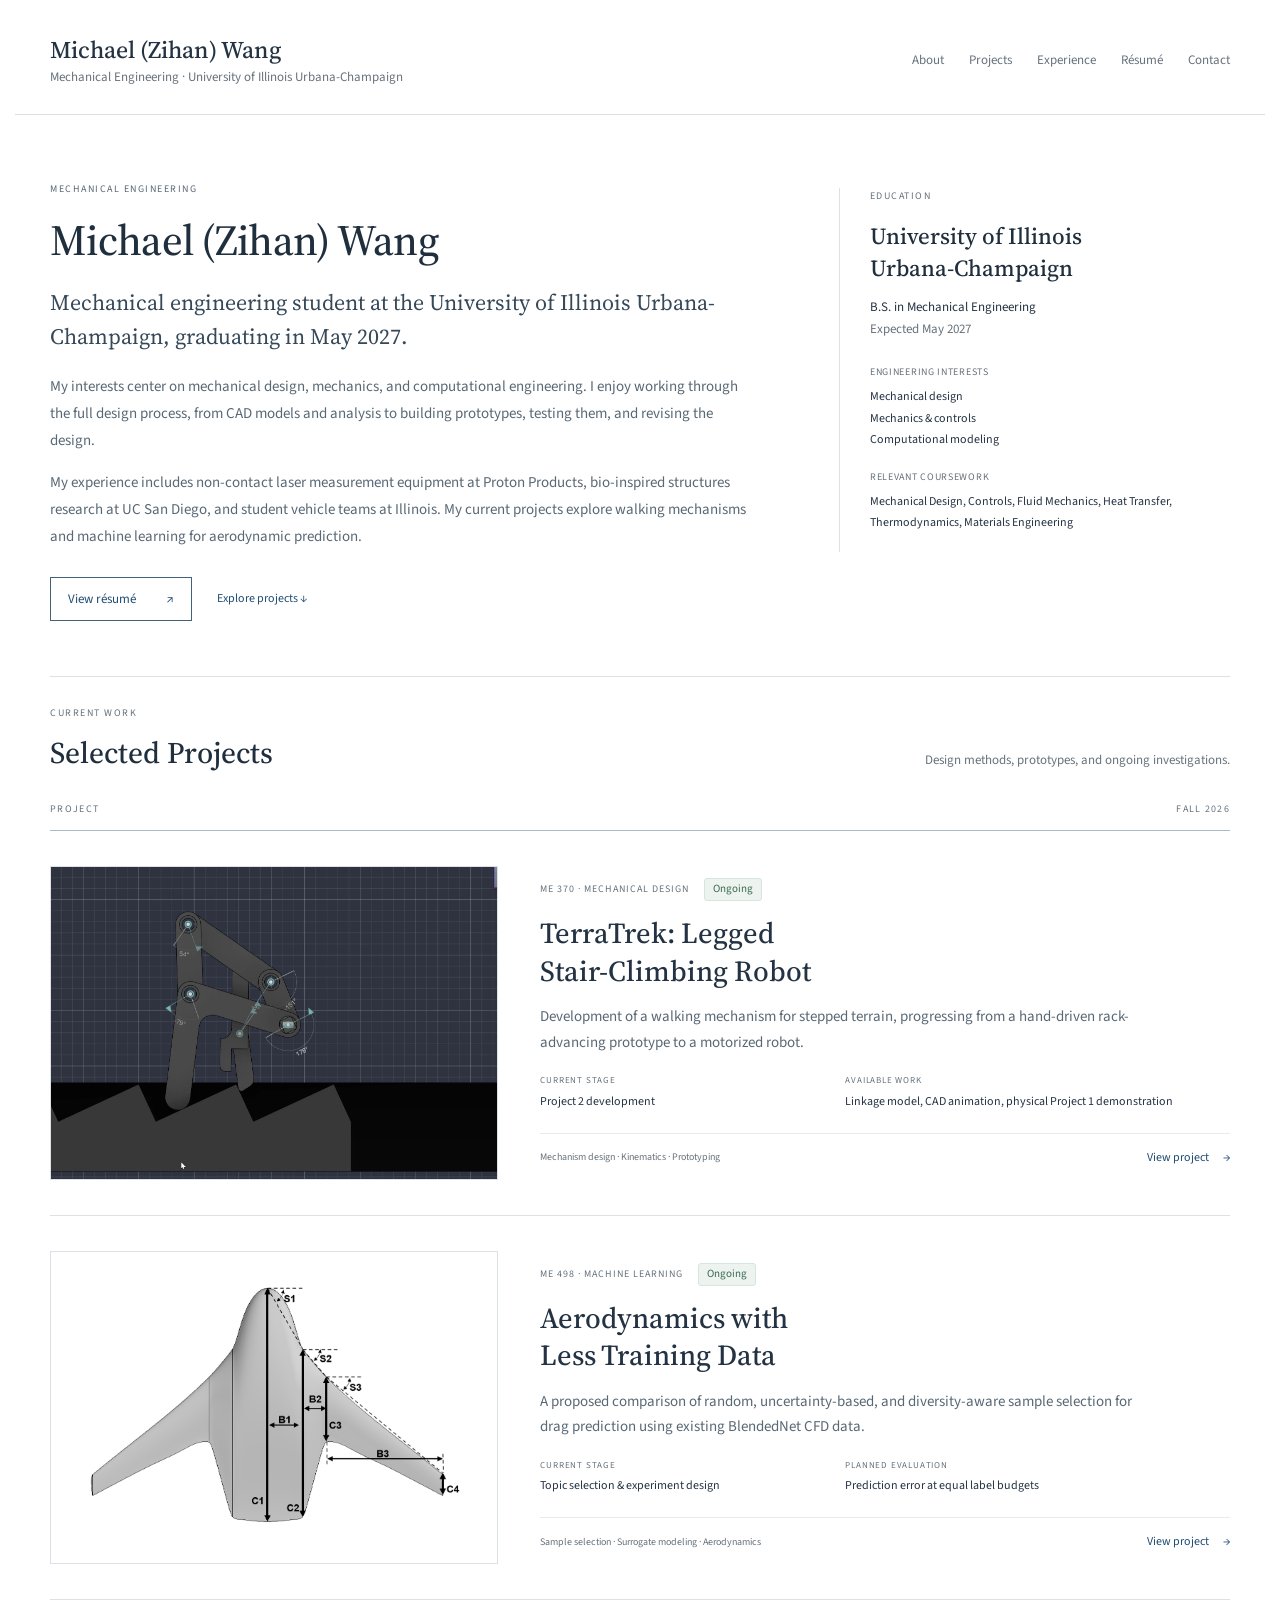
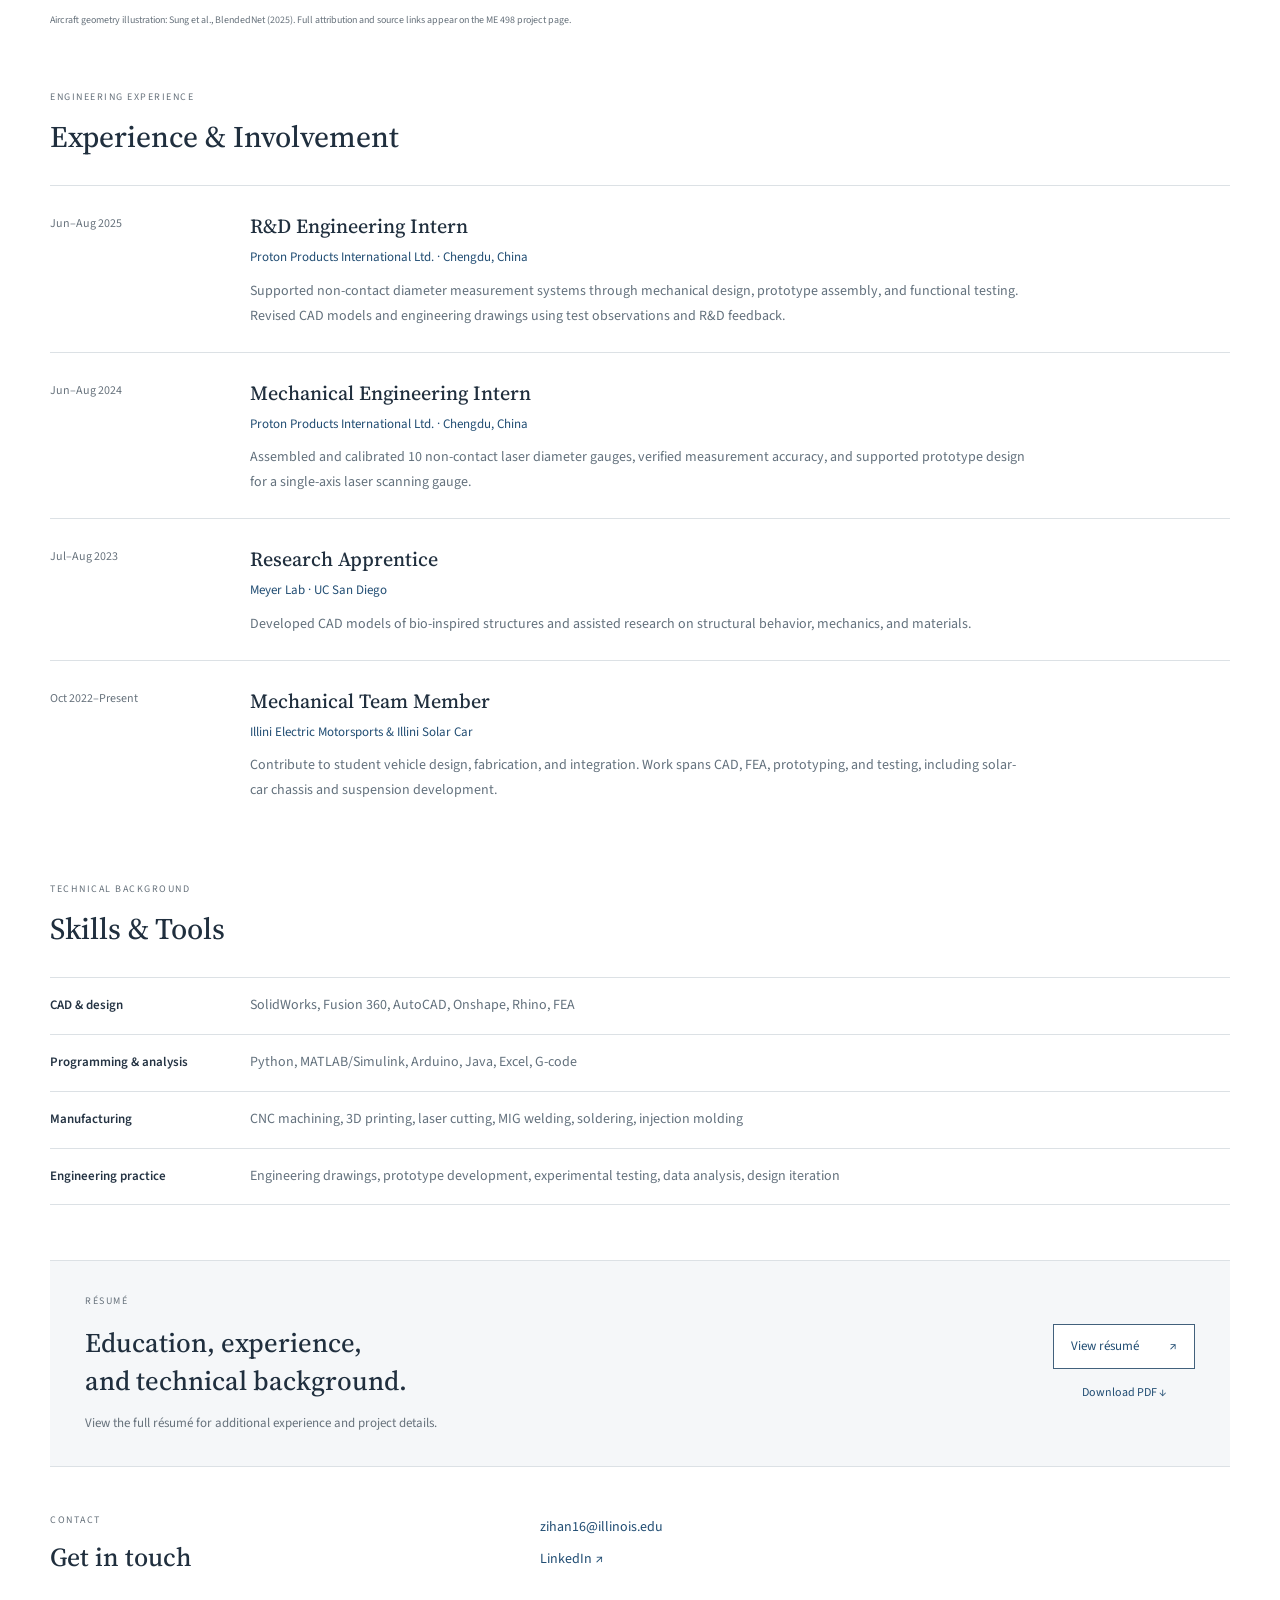
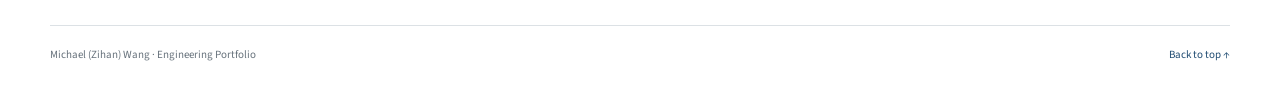
==== index.html @ 13d15491 "Publish engineering portfolio with ME 370 and ME 498 projects" ====
<!doctype html>
<html lang="en"><head><meta charset="UTF-8"><meta name="viewport" content="width=device-width, initial-scale=1"><meta name="description" content="Michael Wang, mechanical engineering student at UIUC graduating in May 2027. Engineering experience, selected projects, technical skills, and resume."><title>Michael Wang | Mechanical Engineering</title><link rel="stylesheet" href="style.css"></head><body>
<header><a class="identity" href="index.html">Michael (Zihan) Wang<span>Mechanical Engineering · University of Illinois Urbana-Champaign</span></a><nav class="project-switch home-navigation" aria-label="Main navigation"><a href="#about">About</a><a href="#projects">Projects</a><a href="#experience">Experience</a><a href="#resume">Résumé</a><a href="#contact">Contact</a></nav></header>
<main class="portfolio-home" id="top"><section class="profile-intro" id="about"><div class="profile-copy"><p class="home-eyebrow">MECHANICAL ENGINEERING</p><h1>Michael (Zihan) Wang</h1><p class="profile-lead">Mechanical engineering student at the University of Illinois Urbana-Champaign, graduating in May 2027.</p><p>My interests center on mechanical design, mechanics, and computational engineering. I enjoy working through the full design process, from CAD models and analysis to building prototypes, testing them, and revising the design.</p><p>My experience includes non-contact laser measurement equipment at Proton Products, bio-inspired structures research at UC San Diego, and student vehicle teams at Illinois. My current projects explore walking mechanisms and machine learning for aerodynamic prediction.</p><div class="profile-actions"><a class="resume-primary" href="resume.pdf" target="_blank" rel="noopener">View résumé <span aria-hidden="true">↗</span></a><a href="#projects">Explore projects <span aria-hidden="true">↓</span></a></div></div><aside class="profile-education"><p class="home-eyebrow">EDUCATION</p><h2>University of Illinois<br>Urbana-Champaign</h2><p>B.S. in Mechanical Engineering<br><span>Expected May 2027</span></p><dl><dt>Engineering interests</dt><dd>Mechanical design<br>Mechanics & controls<br>Computational modeling</dd><dt>Relevant coursework</dt><dd>Mechanical Design, Controls, Fluid Mechanics, Heat Transfer, Thermodynamics, Materials Engineering</dd></dl></aside></section>
<section class="home-projects" id="projects"><div class="home-section-heading"><div><p class="home-eyebrow">CURRENT WORK</p><h2>Selected Projects</h2></div><p>Design methods, prototypes, and ongoing investigations.</p></div>
<div class="project-list-label"><span>PROJECT</span><span>FALL 2026</span></div>
<article class="project-entry"><a class="project-thumbnail" href="me370.html" aria-label="View the ME 370 TerraTrek project"><img src="linkage-cad-poster.jpg" alt="CAD motion study showing the TerraTrek linkage alongside a stair-shaped rack"></a><div class="project-summary"><div class="entry-meta"><span>ME 370 · MECHANICAL DESIGN</span><span class="badge">Ongoing</span></div><h2><a href="me370.html">TerraTrek: Legged<br class="desktop-break"> Stair-Climbing Robot</a></h2><p>Development of a walking mechanism for stepped terrain, progressing from a hand-driven rack-advancing prototype to a motorized robot.</p><dl class="entry-details"><div><dt>Current stage</dt><dd>Project 2 development</dd></div><div><dt>Available work</dt><dd>Linkage model, CAD animation, physical Project 1 demonstration</dd></div></dl><div class="entry-bottom"><span>Mechanism design · Kinematics · Prototyping</span><a class="project-link" href="me370.html">View project <span aria-hidden="true">→</span></a></div></div></article>
<article class="project-entry"><a class="project-thumbnail aircraft-thumbnail" href="me498.html" aria-label="View the ME 498 aerodynamic prediction project"><img src="blendednet-geometry.png" alt="Reference diagram of BlendedNet aircraft geometry parameters"></a><div class="project-summary"><div class="entry-meta"><span>ME 498 · MACHINE LEARNING</span><span class="badge">Ongoing</span></div><h2><a href="me498.html">Aerodynamics with<br class="desktop-break"> Less Training Data</a></h2><p>A proposed comparison of random, uncertainty-based, and diversity-aware sample selection for drag prediction using existing BlendedNet CFD data.</p><dl class="entry-details"><div><dt>Current stage</dt><dd>Topic selection & experiment design</dd></div><div><dt>Planned evaluation</dt><dd>Prediction error at equal label budgets</dd></div></dl><div class="entry-bottom"><span>Sample selection · Surrogate modeling · Aerodynamics</span><a class="project-link" href="me498.html">View project <span aria-hidden="true">→</span></a></div></div></article>
<p class="home-image-credit">Aircraft geometry illustration: Sung et al., BlendedNet (2025). Full attribution and source links appear on the ME 498 project page.</p>
</section>
<section class="home-experience" id="experience"><div class="home-section-heading"><div><p class="home-eyebrow">ENGINEERING EXPERIENCE</p><h2>Experience & Involvement</h2></div></div><div class="experience-list">
<article class="experience-item"><div class="experience-date">Jun–Aug 2025</div><div><h3>R&D Engineering Intern</h3><p class="experience-org">Proton Products International Ltd. · Chengdu, China</p><p>Supported non-contact diameter measurement systems through mechanical design, prototype assembly, and functional testing. Revised CAD models and engineering drawings using test observations and R&D feedback.</p></div></article>
<article class="experience-item"><div class="experience-date">Jun–Aug 2024</div><div><h3>Mechanical Engineering Intern</h3><p class="experience-org">Proton Products International Ltd. · Chengdu, China</p><p>Assembled and calibrated 10 non-contact laser diameter gauges, verified measurement accuracy, and supported prototype design for a single-axis laser scanning gauge.</p></div></article>
<article class="experience-item"><div class="experience-date">Jul–Aug 2023</div><div><h3>Research Apprentice</h3><p class="experience-org">Meyer Lab · UC San Diego</p><p>Developed CAD models of bio-inspired structures and assisted research on structural behavior, mechanics, and materials.</p></div></article>
<article class="experience-item"><div class="experience-date">Oct 2022–Present</div><div><h3>Mechanical Team Member</h3><p class="experience-org">Illini Electric Motorsports & Illini Solar Car</p><p>Contribute to student vehicle design, fabrication, and integration. Work spans CAD, FEA, prototyping, and testing, including solar-car chassis and suspension development.</p></div></article></div></section>
<section class="home-skills" id="skills"><div class="home-section-heading"><div><p class="home-eyebrow">TECHNICAL BACKGROUND</p><h2>Skills & Tools</h2></div></div><dl class="skills-list"><div><dt>CAD & design</dt><dd>SolidWorks, Fusion 360, AutoCAD, Onshape, Rhino, FEA</dd></div><div><dt>Programming & analysis</dt><dd>Python, MATLAB/Simulink, Arduino, Java, Excel, G-code</dd></div><div><dt>Manufacturing</dt><dd>CNC machining, 3D printing, laser cutting, MIG welding, soldering, injection molding</dd></div><div><dt>Engineering practice</dt><dd>Engineering drawings, prototype development, experimental testing, data analysis, design iteration</dd></div></dl></section>
<section class="home-resume" id="resume"><div><p class="home-eyebrow">RÉSUMÉ</p><h2>Education, experience,<br>and technical background.</h2><p>View the full résumé for additional experience and project details.</p></div><div class="resume-actions"><a class="resume-primary" href="resume.pdf" target="_blank" rel="noopener">View résumé <span aria-hidden="true">↗</span></a><a href="resume.pdf" download="Michael_Wang_Resume.pdf">Download PDF <span aria-hidden="true">↓</span></a></div></section>
<section class="home-contact" id="contact"><div><p class="home-eyebrow">CONTACT</p><h2>Get in touch</h2></div><div><a href="mailto:zihan16@illinois.edu">zihan16@illinois.edu</a><a href="https://www.linkedin.com/in/zihan32/" target="_blank" rel="noopener">LinkedIn <span aria-hidden="true">↗</span></a></div></section>
<footer><span>Michael (Zihan) Wang · Engineering Portfolio</span><a href="#top">Back to top ↑</a></footer></main></body></html>
---- style.css ----
@import url('https://fonts.googleapis.com/css2?family=Source+Sans+3:wght@400;500;600;700&family=Source+Serif+4:ital,wght@0,400;0,500;0,600;1,400&display=swap');
:root{--ink:#243343;--muted:#67727c;--blue:#214d73;--line:#dce1e5;--paper:#fff;--wash:#f5f7f9;--serif:'Source Serif 4',Georgia,serif}*{box-sizing:border-box}html{scroll-behavior:smooth;scroll-padding-top:30px}body{margin:0;background:var(--paper);color:var(--ink);font-family:'Source Sans 3',Arial,sans-serif;font-size:16px;line-height:1.7}a{color:var(--blue);text-decoration:none}a:hover{text-decoration:underline}a:focus-visible,button:focus-visible,input:focus-visible{outline:2px solid var(--blue);outline-offset:4px}header{max-width:1250px;margin:auto;padding:32px 35px 26px;display:flex;justify-content:space-between;align-items:center;border-bottom:1px solid var(--line)}.identity{font-family:var(--serif);font-size:24px;font-weight:500;color:var(--ink);line-height:1.5}.identity span{display:block;font-family:'Source Sans 3',Arial,sans-serif;font-size:13px;font-weight:400;color:var(--muted)}.header-label{font-size:10px;letter-spacing:1.6px;color:var(--muted)}.layout{max-width:1250px;margin:auto;display:grid;grid-template-columns:210px minmax(0,1fr);gap:55px;padding:40px 35px 0}.sidebar{align-self:start;position:sticky;top:30px;font-size:13px}.sidebar-label{font-size:10px;letter-spacing:1.3px;color:var(--muted);margin:0 0 15px}.sidebar nav{border-left:1px solid var(--line);display:flex;flex-direction:column}.sidebar nav a{padding:7px 0 7px 15px;color:#566675}.sidebar nav a:hover{border-left:2px solid var(--blue);margin-left:-1px;color:var(--blue);background:var(--wash);text-decoration:none}.side-note{margin-top:35px;color:#42596b;font-size:12px}.side-note>span:last-child{color:var(--muted);display:inline-block;margin-top:4px}.status-dot{display:inline-block;width:6px;height:6px;border-radius:50%;background:#527965;margin-right:7px}main{min-width:0}.breadcrumb{color:var(--muted);font-size:12px;margin-bottom:28px}.breadcrumb span{padding:0 10px;color:#a0a8af}.title-line{display:flex;align-items:center;gap:15px}.category{font-size:10px;letter-spacing:1.3px;color:var(--muted)}.badge{font-size:11px;background:#edf3ef;color:#3c6950;border:1px solid #d7e6dc;border-radius:3px;padding:1px 8px}h1,h2,h3{font-family:var(--serif);font-weight:500;color:#202f3e}h1{font-size:38px;line-height:1.25;letter-spacing:-.7px;margin:18px 0 13px}.subtitle{font-size:17px;color:var(--muted);line-height:1.5;margin:0 0 28px;max-width:690px}.metadata{display:grid;grid-template-columns:1fr 1.35fr;gap:15px 30px;border-top:1px solid var(--line);border-bottom:1px solid var(--line);padding:20px 0;margin:0}.metadata dt{font-size:10px;text-transform:uppercase;letter-spacing:1px;color:var(--muted)}.metadata dd{margin:4px 0 0;font-size:13px}.project-header{margin-bottom:35px}section{margin-bottom:42px}h2{font-size:25px;border-bottom:1px solid var(--line);padding-bottom:12px;margin:0 0 20px;line-height:1.4}h2>span{font-family:'Source Sans 3',Arial,sans-serif;color:#8b98a4;font-size:12px;margin-right:14px;vertical-align:middle}h3{font-size:18px;margin:25px 0 10px}p{margin:10px 0 17px}.abstract{background:var(--wash);border-left:3px solid #406a8d;padding:20px 24px;margin-bottom:25px}.abstract h3{margin:0 0 8px;font-size:16px}.abstract p{margin:0;font-size:15px;line-height:1.8}.overview-grid{display:grid;grid-template-columns:1fr 1fr;gap:35px;align-items:center}.overview-grid h3:first-child{margin-top:0}.overview-grid p{font-size:14px}.overview-figure{margin:0}.overview-figure svg{width:100%;height:265px;background:#ffffff;display:block}.table-wrap{overflow-x:auto;margin:22px 0 28px}table{border-collapse:collapse;width:100%;font-size:14px;text-align:left}caption{text-align:left;font-size:12px;color:var(--muted);padding-bottom:9px}th{background:#f1f4f6;font-size:12px;font-weight:600;border-top:1px solid #a7b4bf;border-bottom:1px solid #bfc9d1;padding:10px 13px}td{padding:11px 13px;border-bottom:1px solid var(--line);vertical-align:top}td:first-child{width:29%;font-weight:500}.dimension-table td:first-child{width:45%}.dimension-table td:last-child,.dimension-table th:last-child{text-align:right;font-variant-numeric:tabular-nums;white-space:nowrap}.equation{padding:22px 25px;background:#fafbfc;position:relative;text-align:center;font-family:var(--serif);font-size:23px;font-style:italic;letter-spacing:1px}.equation-number{float:right;font-size:14px;font-style:normal;letter-spacing:0;line-height:2.5;color:var(--muted)}.notation{font-size:13px;color:var(--muted)}figure{margin:23px 0}figcaption{font-size:12px;color:#67727c;line-height:1.6;padding:12px 0}figcaption strong{font-weight:600;color:#465666}.simulation{border:1px solid var(--line);background:#ffffff}.simulation svg{display:block;width:100%;max-height:445px}svg text{font-family:'Source Sans 3',Arial,sans-serif}.sim-top{padding:13px 20px;display:flex;justify-content:space-between;align-items:center;border-bottom:1px solid #dce1e5;font-size:10px;letter-spacing:1px;color:#67727c}.sim-top label{display:flex;align-items:center;gap:5px;font-size:12px;letter-spacing:0}.controls{padding:14px 20px;display:flex;align-items:center;gap:17px;border-top:1px solid #dce1e5;font-size:12px}button{font:inherit;border:1px solid #b7bec6;background:white;padding:6px 13px;cursor:pointer;min-width:82px;text-align:left;color:var(--ink)}button:hover{background:#f1f4f6}button span{float:right;margin-left:12px;font-size:10px}input[type=range]{flex:1;min-width:50px;width:100px;accent-color:#406a8d}input[type=checkbox]{accent-color:#406a8d}output{min-width:33px;font-variant-numeric:tabular-nums}.simulation figcaption{background:white;padding:13px 18px;border-top:1px solid var(--line)}.method-note{font-size:13px;padding:12px 0;border-bottom:1px solid var(--line);color:#687480}.method-note strong{color:#465666}.cad img{display:block;width:100%;height:auto;border:1px solid var(--line)}.future-list{padding-left:21px}.future-list li{padding:5px 0 10px 6px}.future-list strong{font-weight:600}.update-note{font-size:13px;color:var(--muted);padding-top:10px}.references{padding-left:22px;font-size:13px}.references li{padding-left:5px;margin-bottom:12px}.attribution{font-size:12px;color:var(--muted);background:var(--wash);padding:14px 18px}footer{margin-top:45px;border-top:1px solid var(--line);padding:20px 0 30px;display:flex;justify-content:space-between;font-size:11px;color:var(--muted)}@media(min-width:1400px){.layout,header{max-width:1330px}.layout{gap:70px;grid-template-columns:220px minmax(0,1fr)}}@media(max-width:1000px){.layout{grid-template-columns:170px minmax(0,1fr);gap:28px;padding:32px 25px 0}header{padding:25px}.desktop-break{display:none}h1{font-size:33px}.overview-grid{gap:20px}.metadata{grid-template-columns:1fr}.header-label{font-size:9px}}@media(max-width:720px){header{padding:22px 20px}.identity{font-size:21px}.identity span{font-size:11px;max-width:260px}.header-label{display:none}.layout{display:block;padding:20px}.sidebar{position:static;border-bottom:1px solid var(--line);padding-bottom:18px;margin-bottom:25px}.sidebar-label,.side-note{display:none}.sidebar nav{border:0;display:flex;flex-direction:row;flex-wrap:wrap;gap:6px 19px}.sidebar nav a{padding:3px 0;font-size:12px}.sidebar nav a:hover{border:0;margin:0}.breadcrumb{margin-bottom:20px}h1{font-size:31px}.subtitle{font-size:16px}.metadata{grid-template-columns:1fr 1fr;gap:18px}.metadata dd{font-size:12px}h2{font-size:22px}.overview-grid{grid-template-columns:1fr}.overview-figure svg{height:290px}.abstract{padding:16px 18px}.abstract p{font-size:14px}section{margin-bottom:35px}body{font-size:15px}.controls{padding:12px;gap:10px}.controls label{display:none}.sim-top{padding:12px;font-size:9px}.sim-top label{font-size:11px}td,th{padding:9px 10px}table{font-size:12px}td:first-child{width:31%}.dimension-table td:first-child{width:auto}.equation{font-size:21px}.simulation figcaption{padding:12px}.references{font-size:12px}footer{gap:20px;font-size:10px}}@media(prefers-reduced-motion:reduce){html{scroll-behavior:auto}}@media print{.sidebar,.header-label,.controls,.sim-top{display:none}.layout{display:block;padding:0}header{padding-left:0}.simulation{break-inside:avoid}body{font-size:11pt}h1{font-size:26pt}h2{break-after:avoid}section{margin-bottom:20px}a{color:inherit}.overview-grid{grid-template-columns:1fr 1fr}}

.cad-video video{display:block;width:100%;height:auto;background:#2c313b;border:1px solid var(--line)}.cad-video{margin:23px 0}.cad-video video:focus-visible{outline:2px solid var(--blue);outline-offset:4px}

.prototype-note{font-size:13px;color:var(--muted);margin-top:-10px}

.project-switch{display:flex;gap:24px;align-items:center;font-size:13px}.project-switch a{color:var(--muted);padding:5px 0}.project-switch a[aria-current=page]{color:var(--blue);border-bottom:1px solid var(--blue)}.research-question{margin:22px 0;padding:20px 24px;border-left:3px solid #406a8d;background:var(--wash);font-family:var(--serif);font-size:21px;line-height:1.6}.dataset-figure img{display:block;width:100%;max-width:660px;height:auto;margin:auto}.dataset-figure{border:1px solid var(--line);padding:22px 24px 8px}.resource-links{display:flex;gap:25px;font-size:13px}.related-project{border-top:1px solid var(--line);padding-top:22px;display:flex;flex-direction:column;gap:8px}.related-project>span{font-size:10px;letter-spacing:1px;color:var(--muted)}.related-project>a{font-family:var(--serif);font-size:20px}@media(max-width:720px){.project-switch{gap:14px;font-size:12px;flex-shrink:0}.identity span{max-width:225px}.dataset-figure{padding:12px 12px 0}.research-question{font-size:19px;padding:17px 20px}header{gap:15px}.resource-links{gap:18px}}@media print{.project-switch,.related-project{display:none}}

.portfolio-home{max-width:1250px;margin:auto;padding:0 35px}.home-intro{max-width:740px;margin:62px 0 55px}.home-eyebrow{font-size:10px;letter-spacing:1.5px;color:var(--muted);margin:0 0 14px}.home-intro h1{font-size:46px;margin:0 0 18px}.home-intro>p:last-child{font-size:18px;color:#63717d;line-height:1.7;margin:0;max-width:660px}.project-list-label{display:flex;justify-content:space-between;font-size:10px;letter-spacing:1.3px;color:var(--muted);border-bottom:1px solid #aebbc6;padding-bottom:12px}.project-entry{display:grid;grid-template-columns:38% minmax(0,1fr);gap:42px;padding:35px 0;border-bottom:1px solid var(--line);align-items:center}.project-thumbnail{display:block;background:#f4f6f8;border:1px solid var(--line);overflow:hidden;aspect-ratio:1.43}.project-thumbnail img{width:100%;height:100%;object-fit:cover;display:block}.aircraft-thumbnail{padding:24px;background:white}.aircraft-thumbnail img{object-fit:contain}.entry-meta{display:flex;align-items:center;gap:15px;font-size:10px;letter-spacing:1px;color:var(--muted)}.entry-meta .badge{letter-spacing:0}.project-summary h2{font-size:29px;line-height:1.3;border:0;padding:0;margin:14px 0}.project-summary h2 a{color:var(--ink)}.project-summary h2 a:hover{color:var(--blue);text-decoration:none}.project-summary>p{font-size:15px;line-height:1.7;color:#596875;max-width:600px;margin:0 0 18px}.entry-details{display:grid;grid-template-columns:1fr 1.35fr;gap:20px;margin:0 0 22px}.entry-details dt{font-size:9px;text-transform:uppercase;letter-spacing:.8px;color:var(--muted)}.entry-details dd{font-size:12px;line-height:1.5;margin:4px 0 0}.entry-bottom{display:flex;align-items:center;justify-content:space-between;gap:15px;border-top:1px solid #e7ebee;padding-top:14px}.entry-bottom>span{font-size:10px;color:var(--muted)}.project-link{font-size:12px;white-space:nowrap}.project-link>span{padding-left:12px}.home-image-credit{font-size:10px;color:var(--muted);margin:12px 0 0}.home-about{border-top:1px solid var(--line);margin:65px 0 0;padding:35px 0 5px;display:grid;grid-template-columns:38% 1fr;gap:42px}.home-about h2{font-size:25px;border:0;padding:0;margin:0}.home-about p{font-size:14px;color:#63717d;margin:0 0 14px}.home-about .home-eyebrow{font-size:10px}.portfolio-home footer{margin-top:35px}@media(min-width:1400px){.portfolio-home{max-width:1330px}}@media(max-width:1000px){.portfolio-home{padding:0 25px}.project-entry,.home-about{gap:28px}.project-summary h2{font-size:25px}.entry-details{gap:14px}.entry-bottom{align-items:flex-start;flex-direction:column;gap:8px}.home-intro{margin:45px 0}}@media(max-width:720px){.portfolio-home{padding:0 20px}.home-intro{margin:36px 0}.home-intro h1{font-size:36px}.home-intro>p:last-child{font-size:16px}.project-entry{grid-template-columns:1fr;gap:22px;padding:26px 0 30px}.project-thumbnail{aspect-ratio:1.65}.aircraft-thumbnail{padding:18px}.project-summary h2{font-size:27px;margin-top:12px}.entry-details{grid-template-columns:1fr 1fr}.entry-bottom{flex-direction:row;align-items:center}.entry-bottom>span{max-width:190px;line-height:1.6}.project-summary>p{font-size:14px}.home-about{grid-template-columns:1fr;gap:15px;margin-top:40px;padding-top:28px}.home-about h2{font-size:23px}.home-about .home-eyebrow{margin-bottom:9px}}@media print{.project-entry{break-inside:avoid}.project-link{display:none}.home-intro{margin:25px 0}.project-thumbnail{max-height:220px}}

.home-navigation{gap:25px}.profile-intro{display:grid;grid-template-columns:minmax(0,1.8fr) minmax(230px,1fr);gap:85px;padding:65px 0 55px;margin:0}.profile-copy h1{font-size:43px;margin:0 0 20px;line-height:1.2}.profile-copy p{font-size:15px;color:#596875;line-height:1.8;margin:0 0 15px}.profile-copy .home-eyebrow{font-size:10px;margin-bottom:16px}.profile-copy .profile-lead{font-family:var(--serif);font-size:22px;line-height:1.55;color:#364959;margin-bottom:20px}.profile-education{align-self:start;border-left:1px solid var(--line);padding-left:30px;margin-top:8px}.profile-education h2{font-size:23px;border:0;padding:0;line-height:1.4;margin:0 0 12px}.profile-education>p{font-size:13px;line-height:1.7}.profile-education>p span{color:var(--muted)}.profile-education .home-eyebrow{font-size:10px;margin-bottom:15px}.profile-education dl{margin-top:24px}.profile-education dt{font-size:10px;text-transform:uppercase;letter-spacing:.7px;color:var(--muted)}.profile-education dd{font-size:12px;line-height:1.8;margin:5px 0 18px}.profile-actions{display:flex;gap:25px;align-items:center;margin-top:27px;font-size:12px}.resume-primary{display:inline-flex;gap:30px;align-items:center;border:1px solid #42617c;color:#214d73;padding:10px 17px;background:white;font-size:13px;white-space:nowrap}.resume-primary:hover{background:#f3f6f9;text-decoration:none}.home-projects{margin:0 0 60px;padding-top:28px;border-top:1px solid var(--line)}.home-section-heading{display:flex;justify-content:space-between;align-items:flex-end;gap:25px;margin-bottom:27px}.home-section-heading h2{font-size:30px;border:0;padding:0;margin:0}.home-section-heading .home-eyebrow{margin:0 0 10px}.home-section-heading>p{font-size:13px;color:var(--muted);margin:0 0 3px}.home-experience,.home-skills{margin:0 0 55px}.experience-item{display:grid;grid-template-columns:175px minmax(0,1fr);gap:25px;border-top:1px solid var(--line);padding:23px 0}.experience-date{font-size:12px;color:var(--muted);padding-top:5px}.experience-item h3{margin:0 0 3px;font-size:20px}.experience-item .experience-org{font-size:13px;color:var(--blue);margin:0 0 10px}.experience-item p:last-child{font-size:14px;color:#63717d;max-width:780px;line-height:1.8;margin:0}.skills-list{margin:0;border-top:1px solid var(--line)}.skills-list>div{display:grid;grid-template-columns:175px minmax(0,1fr);gap:25px;border-bottom:1px solid var(--line);padding:16px 0}.skills-list dt{font-size:13px;font-weight:600}.skills-list dd{font-size:14px;color:#63717d;line-height:1.7;margin:0}.home-resume{background:var(--wash);padding:32px 35px;display:flex;justify-content:space-between;align-items:center;gap:30px;margin:0 0 45px;border-top:1px solid var(--line);border-bottom:1px solid var(--line)}.home-resume h2{font-size:27px;border:0;margin:0 0 12px;padding:0}.home-resume p:last-child{font-size:13px;color:var(--muted);margin:0}.resume-actions{display:flex;flex-direction:column;align-items:center;gap:14px;font-size:12px}.home-contact{display:grid;grid-template-columns:38% 1fr;gap:42px;margin:0;padding:0 0 15px}.home-contact h2{font-size:26px;border:0;padding:0;margin:0}.home-contact>div:last-child{display:flex;flex-direction:column;gap:8px;justify-content:center;align-items:flex-start;font-size:14px}.home-contact .home-eyebrow{margin-bottom:10px}@media(max-width:1000px){.profile-intro{gap:35px;grid-template-columns:minmax(0,1.7fr) minmax(215px,1fr);padding-top:45px}.profile-copy h1{font-size:36px}.home-navigation{gap:18px}.experience-item,.skills-list>div{grid-template-columns:140px 1fr}.home-section-heading>p{max-width:250px}.profile-education{padding-left:22px}}@media(max-width:720px){header:has(.home-navigation){flex-wrap:wrap;gap:16px}header .home-navigation{width:100%;gap:23px;flex-wrap:wrap;font-size:12px}.profile-intro{grid-template-columns:1fr;padding:35px 0;gap:28px}.profile-copy h1{font-size:34px}.profile-copy .profile-lead{font-size:21px}.profile-copy p{font-size:14px}.profile-education{border-left:0;border-top:1px solid var(--line);padding:23px 0 0;margin:0}.profile-education h2{font-size:21px}.profile-education dl{display:grid;grid-template-columns:1fr 1.4fr;gap:4px 20px;margin-top:18px}.profile-education dt{grid-row:1}.profile-education dd{grid-row:2;margin-bottom:0}.home-projects{padding-top:28px;margin-bottom:38px}.home-section-heading{display:block;margin-bottom:20px}.home-section-heading h2{font-size:27px}.home-section-heading>p{max-width:none;margin-top:10px}.experience-item{grid-template-columns:1fr;gap:5px;padding:19px 0}.experience-date{font-size:11px}.experience-item h3{font-size:19px}.experience-item p:last-child{font-size:13px}.home-experience,.home-skills{margin-bottom:35px}.skills-list>div{grid-template-columns:1fr;gap:5px;padding:14px 0}.skills-list dd{font-size:13px}.home-resume{padding:25px 22px;display:block;margin-bottom:35px}.home-resume h2{font-size:24px}.resume-actions{flex-direction:row;gap:25px;justify-content:flex-start;margin-top:22px}.home-contact{grid-template-columns:1fr;gap:15px}.home-contact h2{font-size:24px}}@media print{.profile-actions,.resume-actions,.home-navigation{display:none}.profile-intro{padding:25px 0;gap:25px}.profile-copy h1{font-size:28pt}.home-resume{display:none}.experience-item{break-inside:avoid}.home-section-heading{break-after:avoid}}
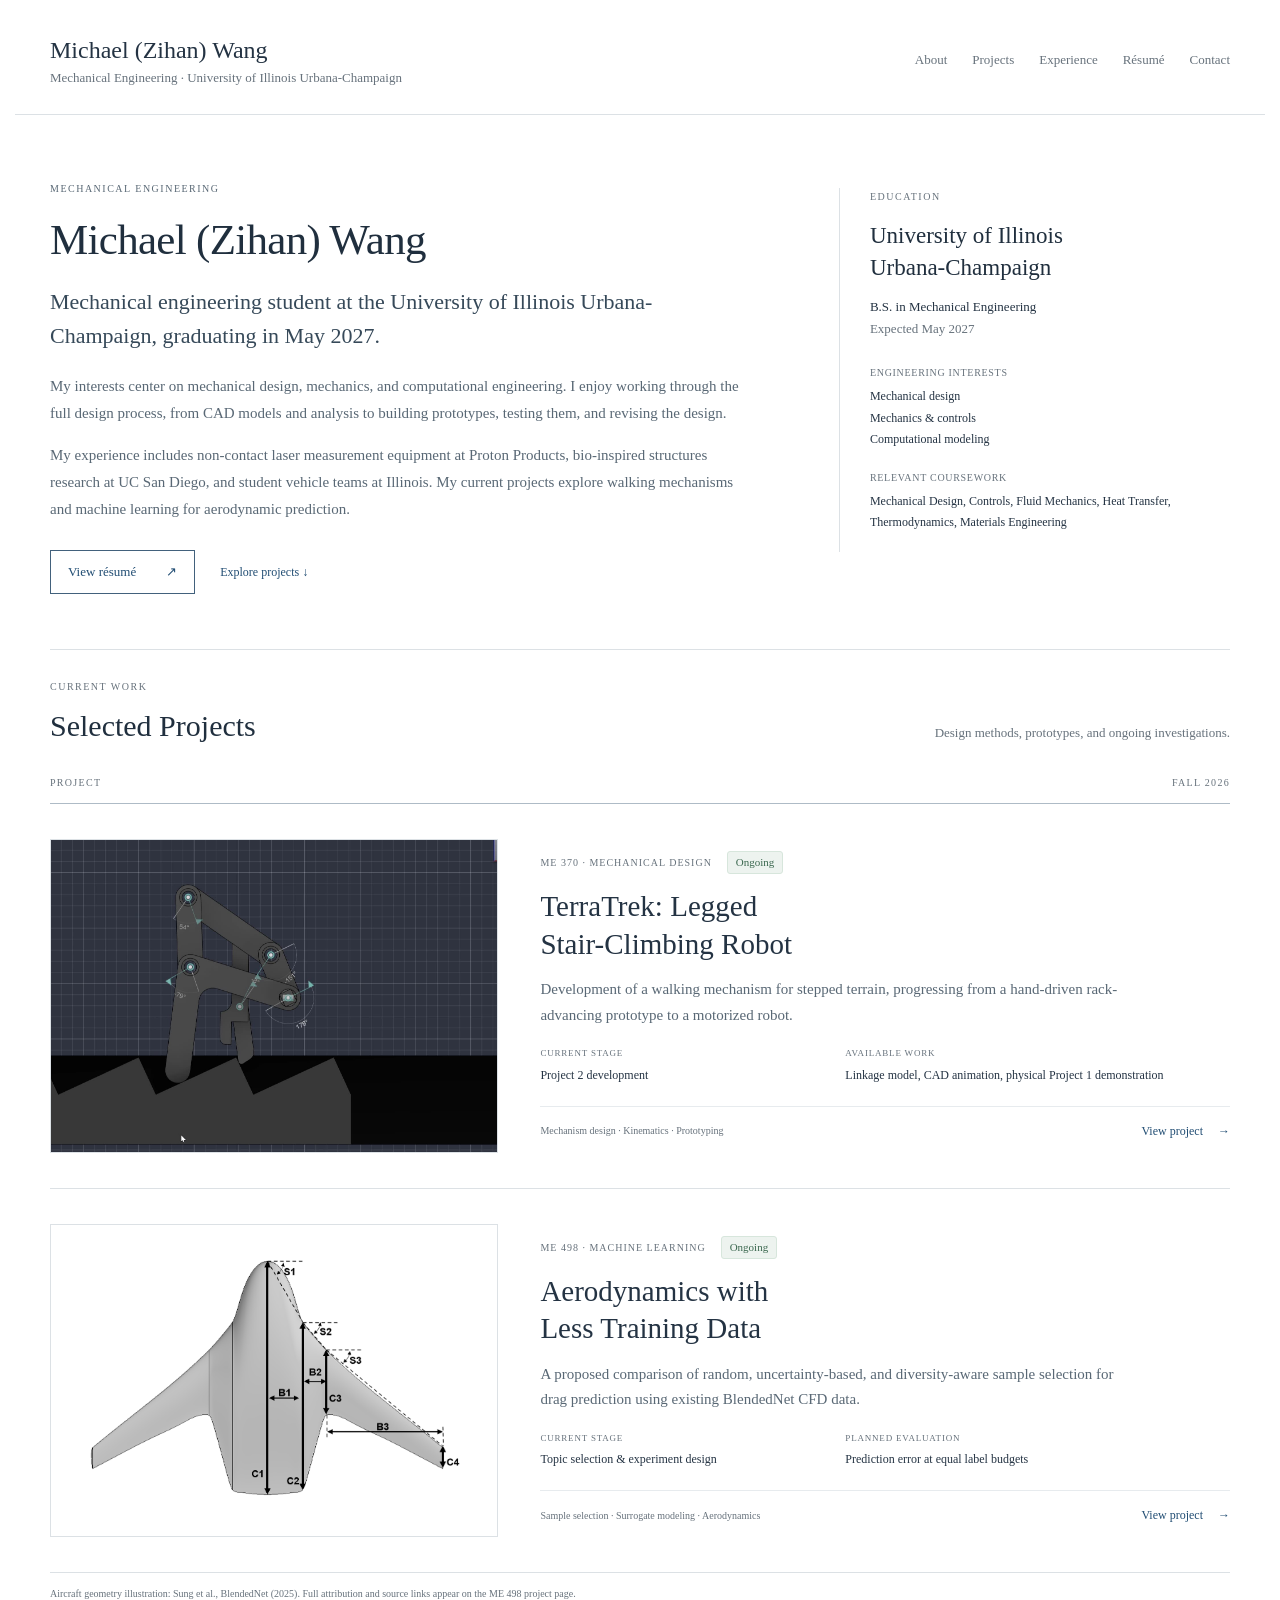
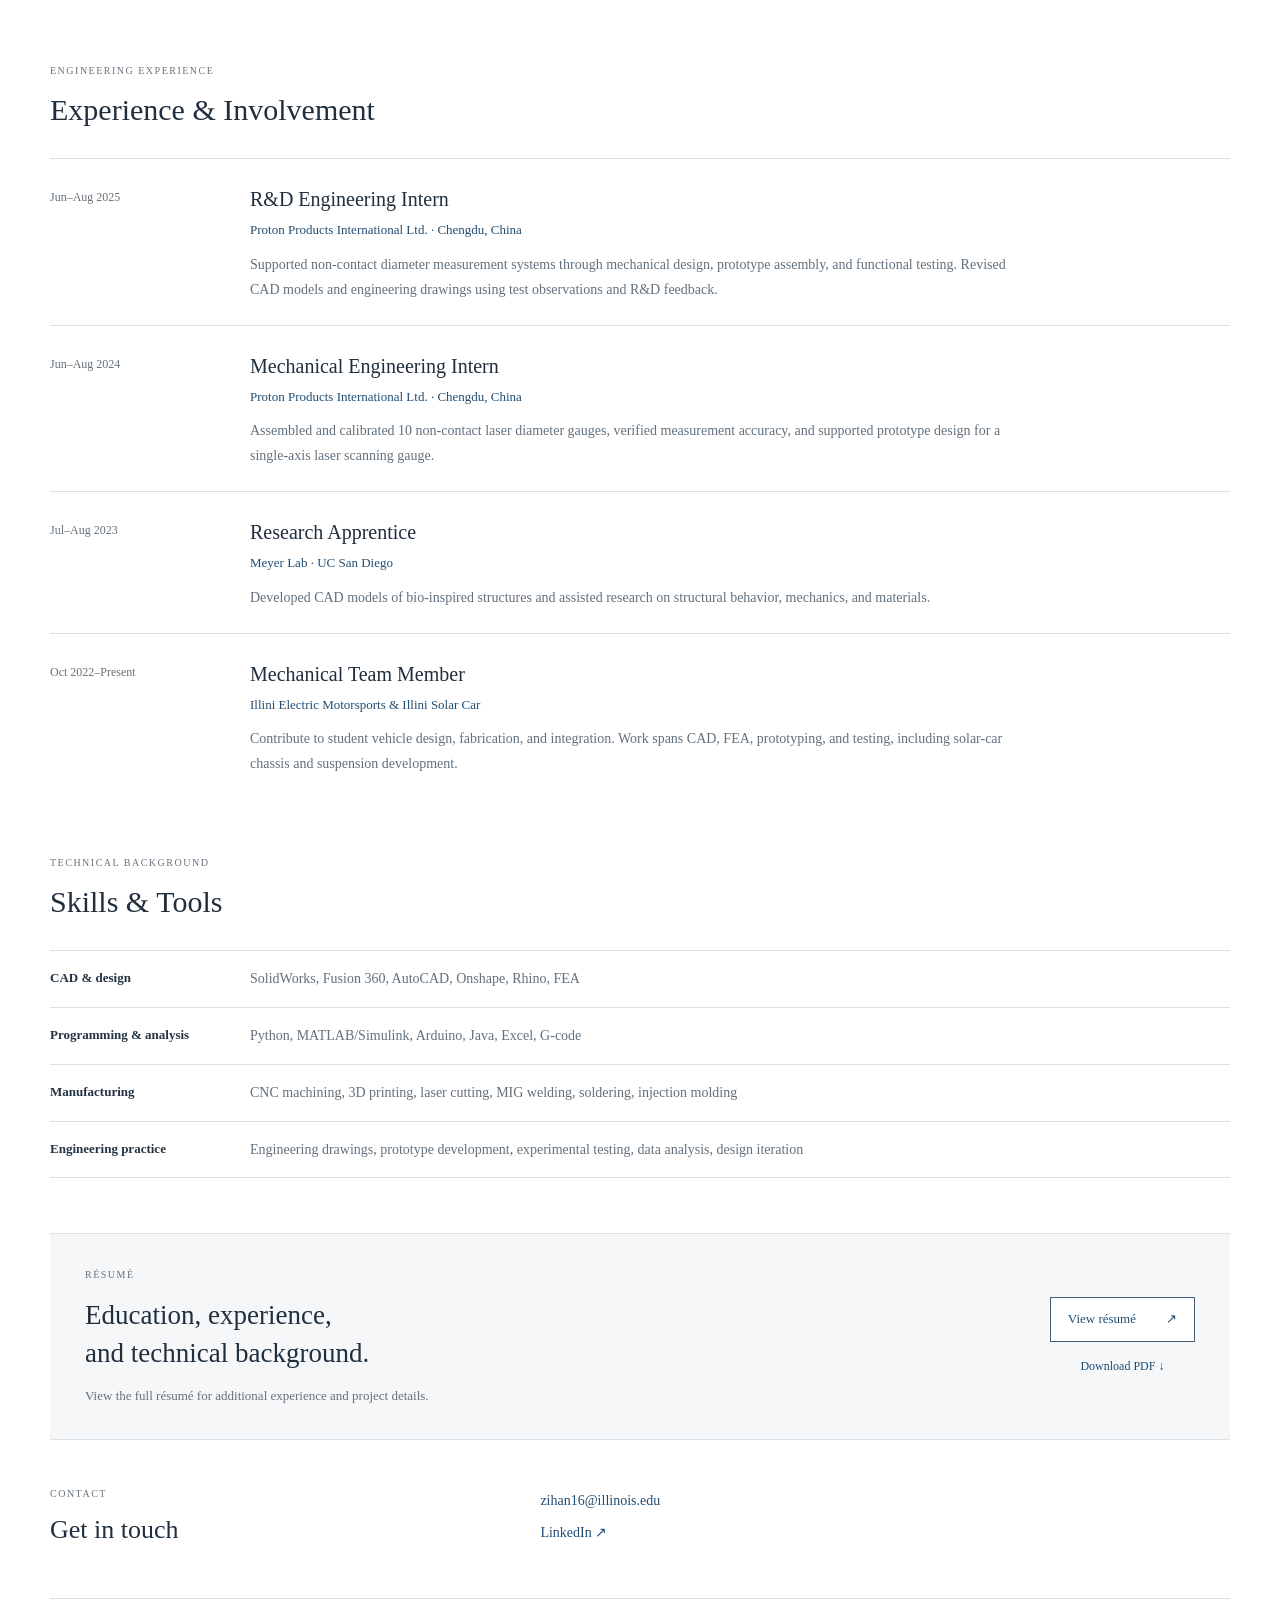
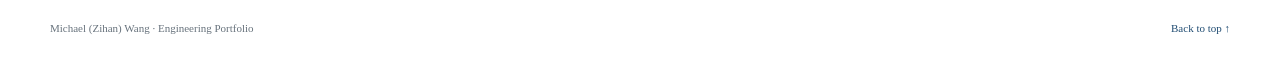
==== commit 299a8843: "Refresh stylesheet URLs for the typography update" ====
--- a/index.html
+++ b/index.html
@@ -1,5 +1,5 @@
 <!doctype html>
-<html lang="en"><head><meta charset="UTF-8"><meta name="viewport" content="width=device-width, initial-scale=1"><meta name="description" content="Michael Wang, mechanical engineering student at UIUC graduating in May 2027. Engineering experience, selected projects, technical skills, and resume."><title>Michael Wang | Mechanical Engineering</title><link rel="stylesheet" href="style.css"></head><body>
+<html lang="en"><head><meta charset="UTF-8"><meta name="viewport" content="width=device-width, initial-scale=1"><meta name="description" content="Michael Wang, mechanical engineering student at UIUC graduating in May 2027. Engineering experience, selected projects, technical skills, and resume."><title>Michael Wang | Mechanical Engineering</title><link rel="stylesheet" href="style.css?v=times-1"></head><body>
 <header><a class="identity" href="index.html">Michael (Zihan) Wang<span>Mechanical Engineering · University of Illinois Urbana-Champaign</span></a><nav class="project-switch home-navigation" aria-label="Main navigation"><a href="#about">About</a><a href="#projects">Projects</a><a href="#experience">Experience</a><a href="#resume">Résumé</a><a href="#contact">Contact</a></nav></header>
 <main class="portfolio-home" id="top"><section class="profile-intro" id="about"><div class="profile-copy"><p class="home-eyebrow">MECHANICAL ENGINEERING</p><h1>Michael (Zihan) Wang</h1><p class="profile-lead">Mechanical engineering student at the University of Illinois Urbana-Champaign, graduating in May 2027.</p><p>My interests center on mechanical design, mechanics, and computational engineering. I enjoy working through the full design process, from CAD models and analysis to building prototypes, testing them, and revising the design.</p><p>My experience includes non-contact laser measurement equipment at Proton Products, bio-inspired structures research at UC San Diego, and student vehicle teams at Illinois. My current projects explore walking mechanisms and machine learning for aerodynamic prediction.</p><div class="profile-actions"><a class="resume-primary" href="resume.pdf" target="_blank" rel="noopener">View résumé <span aria-hidden="true">↗</span></a><a href="#projects">Explore projects <span aria-hidden="true">↓</span></a></div></div><aside class="profile-education"><p class="home-eyebrow">EDUCATION</p><h2>University of Illinois<br>Urbana-Champaign</h2><p>B.S. in Mechanical Engineering<br><span>Expected May 2027</span></p><dl><dt>Engineering interests</dt><dd>Mechanical design<br>Mechanics & controls<br>Computational modeling</dd><dt>Relevant coursework</dt><dd>Mechanical Design, Controls, Fluid Mechanics, Heat Transfer, Thermodynamics, Materials Engineering</dd></dl></aside></section>
 <section class="home-projects" id="projects"><div class="home-section-heading"><div><p class="home-eyebrow">CURRENT WORK</p><h2>Selected Projects</h2></div><p>Design methods, prototypes, and ongoing investigations.</p></div>
--- a/style.css
+++ b/style.css
@@ -1,5 +1,4 @@
-@import url('https://fonts.googleapis.com/css2?family=Source+Sans+3:wght@400;500;600;700&family=Source+Serif+4:ital,wght@0,400;0,500;0,600;1,400&display=swap');
-:root{--ink:#243343;--muted:#67727c;--blue:#214d73;--line:#dce1e5;--paper:#fff;--wash:#f5f7f9;--serif:'Source Serif 4',Georgia,serif}*{box-sizing:border-box}html{scroll-behavior:smooth;scroll-padding-top:30px}body{margin:0;background:var(--paper);color:var(--ink);font-family:'Source Sans 3',Arial,sans-serif;font-size:16px;line-height:1.7}a{color:var(--blue);text-decoration:none}a:hover{text-decoration:underline}a:focus-visible,button:focus-visible,input:focus-visible{outline:2px solid var(--blue);outline-offset:4px}header{max-width:1250px;margin:auto;padding:32px 35px 26px;display:flex;justify-content:space-between;align-items:center;border-bottom:1px solid var(--line)}.identity{font-family:var(--serif);font-size:24px;font-weight:500;color:var(--ink);line-height:1.5}.identity span{display:block;font-family:'Source Sans 3',Arial,sans-serif;font-size:13px;font-weight:400;color:var(--muted)}.header-label{font-size:10px;letter-spacing:1.6px;color:var(--muted)}.layout{max-width:1250px;margin:auto;display:grid;grid-template-columns:210px minmax(0,1fr);gap:55px;padding:40px 35px 0}.sidebar{align-self:start;position:sticky;top:30px;font-size:13px}.sidebar-label{font-size:10px;letter-spacing:1.3px;color:var(--muted);margin:0 0 15px}.sidebar nav{border-left:1px solid var(--line);display:flex;flex-direction:column}.sidebar nav a{padding:7px 0 7px 15px;color:#566675}.sidebar nav a:hover{border-left:2px solid var(--blue);margin-left:-1px;color:var(--blue);background:var(--wash);text-decoration:none}.side-note{margin-top:35px;color:#42596b;font-size:12px}.side-note>span:last-child{color:var(--muted);display:inline-block;margin-top:4px}.status-dot{display:inline-block;width:6px;height:6px;border-radius:50%;background:#527965;margin-right:7px}main{min-width:0}.breadcrumb{color:var(--muted);font-size:12px;margin-bottom:28px}.breadcrumb span{padding:0 10px;color:#a0a8af}.title-line{display:flex;align-items:center;gap:15px}.category{font-size:10px;letter-spacing:1.3px;color:var(--muted)}.badge{font-size:11px;background:#edf3ef;color:#3c6950;border:1px solid #d7e6dc;border-radius:3px;padding:1px 8px}h1,h2,h3{font-family:var(--serif);font-weight:500;color:#202f3e}h1{font-size:38px;line-height:1.25;letter-spacing:-.7px;margin:18px 0 13px}.subtitle{font-size:17px;color:var(--muted);line-height:1.5;margin:0 0 28px;max-width:690px}.metadata{display:grid;grid-template-columns:1fr 1.35fr;gap:15px 30px;border-top:1px solid var(--line);border-bottom:1px solid var(--line);padding:20px 0;margin:0}.metadata dt{font-size:10px;text-transform:uppercase;letter-spacing:1px;color:var(--muted)}.metadata dd{margin:4px 0 0;font-size:13px}.project-header{margin-bottom:35px}section{margin-bottom:42px}h2{font-size:25px;border-bottom:1px solid var(--line);padding-bottom:12px;margin:0 0 20px;line-height:1.4}h2>span{font-family:'Source Sans 3',Arial,sans-serif;color:#8b98a4;font-size:12px;margin-right:14px;vertical-align:middle}h3{font-size:18px;margin:25px 0 10px}p{margin:10px 0 17px}.abstract{background:var(--wash);border-left:3px solid #406a8d;padding:20px 24px;margin-bottom:25px}.abstract h3{margin:0 0 8px;font-size:16px}.abstract p{margin:0;font-size:15px;line-height:1.8}.overview-grid{display:grid;grid-template-columns:1fr 1fr;gap:35px;align-items:center}.overview-grid h3:first-child{margin-top:0}.overview-grid p{font-size:14px}.overview-figure{margin:0}.overview-figure svg{width:100%;height:265px;background:#ffffff;display:block}.table-wrap{overflow-x:auto;margin:22px 0 28px}table{border-collapse:collapse;width:100%;font-size:14px;text-align:left}caption{text-align:left;font-size:12px;color:var(--muted);padding-bottom:9px}th{background:#f1f4f6;font-size:12px;font-weight:600;border-top:1px solid #a7b4bf;border-bottom:1px solid #bfc9d1;padding:10px 13px}td{padding:11px 13px;border-bottom:1px solid var(--line);vertical-align:top}td:first-child{width:29%;font-weight:500}.dimension-table td:first-child{width:45%}.dimension-table td:last-child,.dimension-table th:last-child{text-align:right;font-variant-numeric:tabular-nums;white-space:nowrap}.equation{padding:22px 25px;background:#fafbfc;position:relative;text-align:center;font-family:var(--serif);font-size:23px;font-style:italic;letter-spacing:1px}.equation-number{float:right;font-size:14px;font-style:normal;letter-spacing:0;line-height:2.5;color:var(--muted)}.notation{font-size:13px;color:var(--muted)}figure{margin:23px 0}figcaption{font-size:12px;color:#67727c;line-height:1.6;padding:12px 0}figcaption strong{font-weight:600;color:#465666}.simulation{border:1px solid var(--line);background:#ffffff}.simulation svg{display:block;width:100%;max-height:445px}svg text{font-family:'Source Sans 3',Arial,sans-serif}.sim-top{padding:13px 20px;display:flex;justify-content:space-between;align-items:center;border-bottom:1px solid #dce1e5;font-size:10px;letter-spacing:1px;color:#67727c}.sim-top label{display:flex;align-items:center;gap:5px;font-size:12px;letter-spacing:0}.controls{padding:14px 20px;display:flex;align-items:center;gap:17px;border-top:1px solid #dce1e5;font-size:12px}button{font:inherit;border:1px solid #b7bec6;background:white;padding:6px 13px;cursor:pointer;min-width:82px;text-align:left;color:var(--ink)}button:hover{background:#f1f4f6}button span{float:right;margin-left:12px;font-size:10px}input[type=range]{flex:1;min-width:50px;width:100px;accent-color:#406a8d}input[type=checkbox]{accent-color:#406a8d}output{min-width:33px;font-variant-numeric:tabular-nums}.simulation figcaption{background:white;padding:13px 18px;border-top:1px solid var(--line)}.method-note{font-size:13px;padding:12px 0;border-bottom:1px solid var(--line);color:#687480}.method-note strong{color:#465666}.cad img{display:block;width:100%;height:auto;border:1px solid var(--line)}.future-list{padding-left:21px}.future-list li{padding:5px 0 10px 6px}.future-list strong{font-weight:600}.update-note{font-size:13px;color:var(--muted);padding-top:10px}.references{padding-left:22px;font-size:13px}.references li{padding-left:5px;margin-bottom:12px}.attribution{font-size:12px;color:var(--muted);background:var(--wash);padding:14px 18px}footer{margin-top:45px;border-top:1px solid var(--line);padding:20px 0 30px;display:flex;justify-content:space-between;font-size:11px;color:var(--muted)}@media(min-width:1400px){.layout,header{max-width:1330px}.layout{gap:70px;grid-template-columns:220px minmax(0,1fr)}}@media(max-width:1000px){.layout{grid-template-columns:170px minmax(0,1fr);gap:28px;padding:32px 25px 0}header{padding:25px}.desktop-break{display:none}h1{font-size:33px}.overview-grid{gap:20px}.metadata{grid-template-columns:1fr}.header-label{font-size:9px}}@media(max-width:720px){header{padding:22px 20px}.identity{font-size:21px}.identity span{font-size:11px;max-width:260px}.header-label{display:none}.layout{display:block;padding:20px}.sidebar{position:static;border-bottom:1px solid var(--line);padding-bottom:18px;margin-bottom:25px}.sidebar-label,.side-note{display:none}.sidebar nav{border:0;display:flex;flex-direction:row;flex-wrap:wrap;gap:6px 19px}.sidebar nav a{padding:3px 0;font-size:12px}.sidebar nav a:hover{border:0;margin:0}.breadcrumb{margin-bottom:20px}h1{font-size:31px}.subtitle{font-size:16px}.metadata{grid-template-columns:1fr 1fr;gap:18px}.metadata dd{font-size:12px}h2{font-size:22px}.overview-grid{grid-template-columns:1fr}.overview-figure svg{height:290px}.abstract{padding:16px 18px}.abstract p{font-size:14px}section{margin-bottom:35px}body{font-size:15px}.controls{padding:12px;gap:10px}.controls label{display:none}.sim-top{padding:12px;font-size:9px}.sim-top label{font-size:11px}td,th{padding:9px 10px}table{font-size:12px}td:first-child{width:31%}.dimension-table td:first-child{width:auto}.equation{font-size:21px}.simulation figcaption{padding:12px}.references{font-size:12px}footer{gap:20px;font-size:10px}}@media(prefers-reduced-motion:reduce){html{scroll-behavior:auto}}@media print{.sidebar,.header-label,.controls,.sim-top{display:none}.layout{display:block;padding:0}header{padding-left:0}.simulation{break-inside:avoid}body{font-size:11pt}h1{font-size:26pt}h2{break-after:avoid}section{margin-bottom:20px}a{color:inherit}.overview-grid{grid-template-columns:1fr 1fr}}
+:root{--ink:#243343;--muted:#67727c;--blue:#214d73;--line:#dce1e5;--paper:#fff;--wash:#f5f7f9;--serif:'Times New Roman',Times,serif}*{box-sizing:border-box}html{scroll-behavior:smooth;scroll-padding-top:30px}body{margin:0;background:var(--paper);color:var(--ink);font-family:'Times New Roman',Times,serif;font-size:16px;line-height:1.7}a{color:var(--blue);text-decoration:none}a:hover{text-decoration:underline}a:focus-visible,button:focus-visible,input:focus-visible{outline:2px solid var(--blue);outline-offset:4px}header{max-width:1250px;margin:auto;padding:32px 35px 26px;display:flex;justify-content:space-between;align-items:center;border-bottom:1px solid var(--line)}.identity{font-family:var(--serif);font-size:24px;font-weight:500;color:var(--ink);line-height:1.5}.identity span{display:block;font-family:'Times New Roman',Times,serif;font-size:13px;font-weight:400;color:var(--muted)}.header-label{font-size:10px;letter-spacing:1.6px;color:var(--muted)}.layout{max-width:1250px;margin:auto;display:grid;grid-template-columns:210px minmax(0,1fr);gap:55px;padding:40px 35px 0}.sidebar{align-self:start;position:sticky;top:30px;font-size:13px}.sidebar-label{font-size:10px;letter-spacing:1.3px;color:var(--muted);margin:0 0 15px}.sidebar nav{border-left:1px solid var(--line);display:flex;flex-direction:column}.sidebar nav a{padding:7px 0 7px 15px;color:#566675}.sidebar nav a:hover{border-left:2px solid var(--blue);margin-left:-1px;color:var(--blue);background:var(--wash);text-decoration:none}.side-note{margin-top:35px;color:#42596b;font-size:12px}.side-note>span:last-child{color:var(--muted);display:inline-block;margin-top:4px}.status-dot{display:inline-block;width:6px;height:6px;border-radius:50%;background:#527965;margin-right:7px}main{min-width:0}.breadcrumb{color:var(--muted);font-size:12px;margin-bottom:28px}.breadcrumb span{padding:0 10px;color:#a0a8af}.title-line{display:flex;align-items:center;gap:15px}.category{font-size:10px;letter-spacing:1.3px;color:var(--muted)}.badge{font-size:11px;background:#edf3ef;color:#3c6950;border:1px solid #d7e6dc;border-radius:3px;padding:1px 8px}h1,h2,h3{font-family:var(--serif);font-weight:500;color:#202f3e}h1{font-size:38px;line-height:1.25;letter-spacing:-.7px;margin:18px 0 13px}.subtitle{font-size:17px;color:var(--muted);line-height:1.5;margin:0 0 28px;max-width:690px}.metadata{display:grid;grid-template-columns:1fr 1.35fr;gap:15px 30px;border-top:1px solid var(--line);border-bottom:1px solid var(--line);padding:20px 0;margin:0}.metadata dt{font-size:10px;text-transform:uppercase;letter-spacing:1px;color:var(--muted)}.metadata dd{margin:4px 0 0;font-size:13px}.project-header{margin-bottom:35px}section{margin-bottom:42px}h2{font-size:25px;border-bottom:1px solid var(--line);padding-bottom:12px;margin:0 0 20px;line-height:1.4}h2>span{font-family:'Times New Roman',Times,serif;color:#8b98a4;font-size:12px;margin-right:14px;vertical-align:middle}h3{font-size:18px;margin:25px 0 10px}p{margin:10px 0 17px}.abstract{background:var(--wash);border-left:3px solid #406a8d;padding:20px 24px;margin-bottom:25px}.abstract h3{margin:0 0 8px;font-size:16px}.abstract p{margin:0;font-size:15px;line-height:1.8}.overview-grid{display:grid;grid-template-columns:1fr 1fr;gap:35px;align-items:center}.overview-grid h3:first-child{margin-top:0}.overview-grid p{font-size:14px}.overview-figure{margin:0}.overview-figure svg{width:100%;height:265px;background:#ffffff;display:block}.table-wrap{overflow-x:auto;margin:22px 0 28px}table{border-collapse:collapse;width:100%;font-size:14px;text-align:left}caption{text-align:left;font-size:12px;color:var(--muted);padding-bottom:9px}th{background:#f1f4f6;font-size:12px;font-weight:600;border-top:1px solid #a7b4bf;border-bottom:1px solid #bfc9d1;padding:10px 13px}td{padding:11px 13px;border-bottom:1px solid var(--line);vertical-align:top}td:first-child{width:29%;font-weight:500}.dimension-table td:first-child{width:45%}.dimension-table td:last-child,.dimension-table th:last-child{text-align:right;font-variant-numeric:tabular-nums;white-space:nowrap}.equation{padding:22px 25px;background:#fafbfc;position:relative;text-align:center;font-family:var(--serif);font-size:23px;font-style:italic;letter-spacing:1px}.equation-number{float:right;font-size:14px;font-style:normal;letter-spacing:0;line-height:2.5;color:var(--muted)}.notation{font-size:13px;color:var(--muted)}figure{margin:23px 0}figcaption{font-size:12px;color:#67727c;line-height:1.6;padding:12px 0}figcaption strong{font-weight:600;color:#465666}.simulation{border:1px solid var(--line);background:#ffffff}.simulation svg{display:block;width:100%;max-height:445px}svg text{font-family:'Times New Roman',Times,serif}.sim-top{padding:13px 20px;display:flex;justify-content:space-between;align-items:center;border-bottom:1px solid #dce1e5;font-size:10px;letter-spacing:1px;color:#67727c}.sim-top label{display:flex;align-items:center;gap:5px;font-size:12px;letter-spacing:0}.controls{padding:14px 20px;display:flex;align-items:center;gap:17px;border-top:1px solid #dce1e5;font-size:12px}button{font:inherit;border:1px solid #b7bec6;background:white;padding:6px 13px;cursor:pointer;min-width:82px;text-align:left;color:var(--ink)}button:hover{background:#f1f4f6}button span{float:right;margin-left:12px;font-size:10px}input[type=range]{flex:1;min-width:50px;width:100px;accent-color:#406a8d}input[type=checkbox]{accent-color:#406a8d}output{min-width:33px;font-variant-numeric:tabular-nums}.simulation figcaption{background:white;padding:13px 18px;border-top:1px solid var(--line)}.method-note{font-size:13px;padding:12px 0;border-bottom:1px solid var(--line);color:#687480}.method-note strong{color:#465666}.cad img{display:block;width:100%;height:auto;border:1px solid var(--line)}.future-list{padding-left:21px}.future-list li{padding:5px 0 10px 6px}.future-list strong{font-weight:600}.update-note{font-size:13px;color:var(--muted);padding-top:10px}.references{padding-left:22px;font-size:13px}.references li{padding-left:5px;margin-bottom:12px}.attribution{font-size:12px;color:var(--muted);background:var(--wash);padding:14px 18px}footer{margin-top:45px;border-top:1px solid var(--line);padding:20px 0 30px;display:flex;justify-content:space-between;font-size:11px;color:var(--muted)}@media(min-width:1400px){.layout,header{max-width:1330px}.layout{gap:70px;grid-template-columns:220px minmax(0,1fr)}}@media(max-width:1000px){.layout{grid-template-columns:170px minmax(0,1fr);gap:28px;padding:32px 25px 0}header{padding:25px}.desktop-break{display:none}h1{font-size:33px}.overview-grid{gap:20px}.metadata{grid-template-columns:1fr}.header-label{font-size:9px}}@media(max-width:720px){header{padding:22px 20px}.identity{font-size:21px}.identity span{font-size:11px;max-width:260px}.header-label{display:none}.layout{display:block;padding:20px}.sidebar{position:static;border-bottom:1px solid var(--line);padding-bottom:18px;margin-bottom:25px}.sidebar-label,.side-note{display:none}.sidebar nav{border:0;display:flex;flex-direction:row;flex-wrap:wrap;gap:6px 19px}.sidebar nav a{padding:3px 0;font-size:12px}.sidebar nav a:hover{border:0;margin:0}.breadcrumb{margin-bottom:20px}h1{font-size:31px}.subtitle{font-size:16px}.metadata{grid-template-columns:1fr 1fr;gap:18px}.metadata dd{font-size:12px}h2{font-size:22px}.overview-grid{grid-template-columns:1fr}.overview-figure svg{height:290px}.abstract{padding:16px 18px}.abstract p{font-size:14px}section{margin-bottom:35px}body{font-size:15px}.controls{padding:12px;gap:10px}.controls label{display:none}.sim-top{padding:12px;font-size:9px}.sim-top label{font-size:11px}td,th{padding:9px 10px}table{font-size:12px}td:first-child{width:31%}.dimension-table td:first-child{width:auto}.equation{font-size:21px}.simulation figcaption{padding:12px}.references{font-size:12px}footer{gap:20px;font-size:10px}}@media(prefers-reduced-motion:reduce){html{scroll-behavior:auto}}@media print{.sidebar,.header-label,.controls,.sim-top{display:none}.layout{display:block;padding:0}header{padding-left:0}.simulation{break-inside:avoid}body{font-size:11pt}h1{font-size:26pt}h2{break-after:avoid}section{margin-bottom:20px}a{color:inherit}.overview-grid{grid-template-columns:1fr 1fr}}
 
 .cad-video video{display:block;width:100%;height:auto;background:#2c313b;border:1px solid var(--line)}.cad-video{margin:23px 0}.cad-video video:focus-visible{outline:2px solid var(--blue);outline-offset:4px}
 
